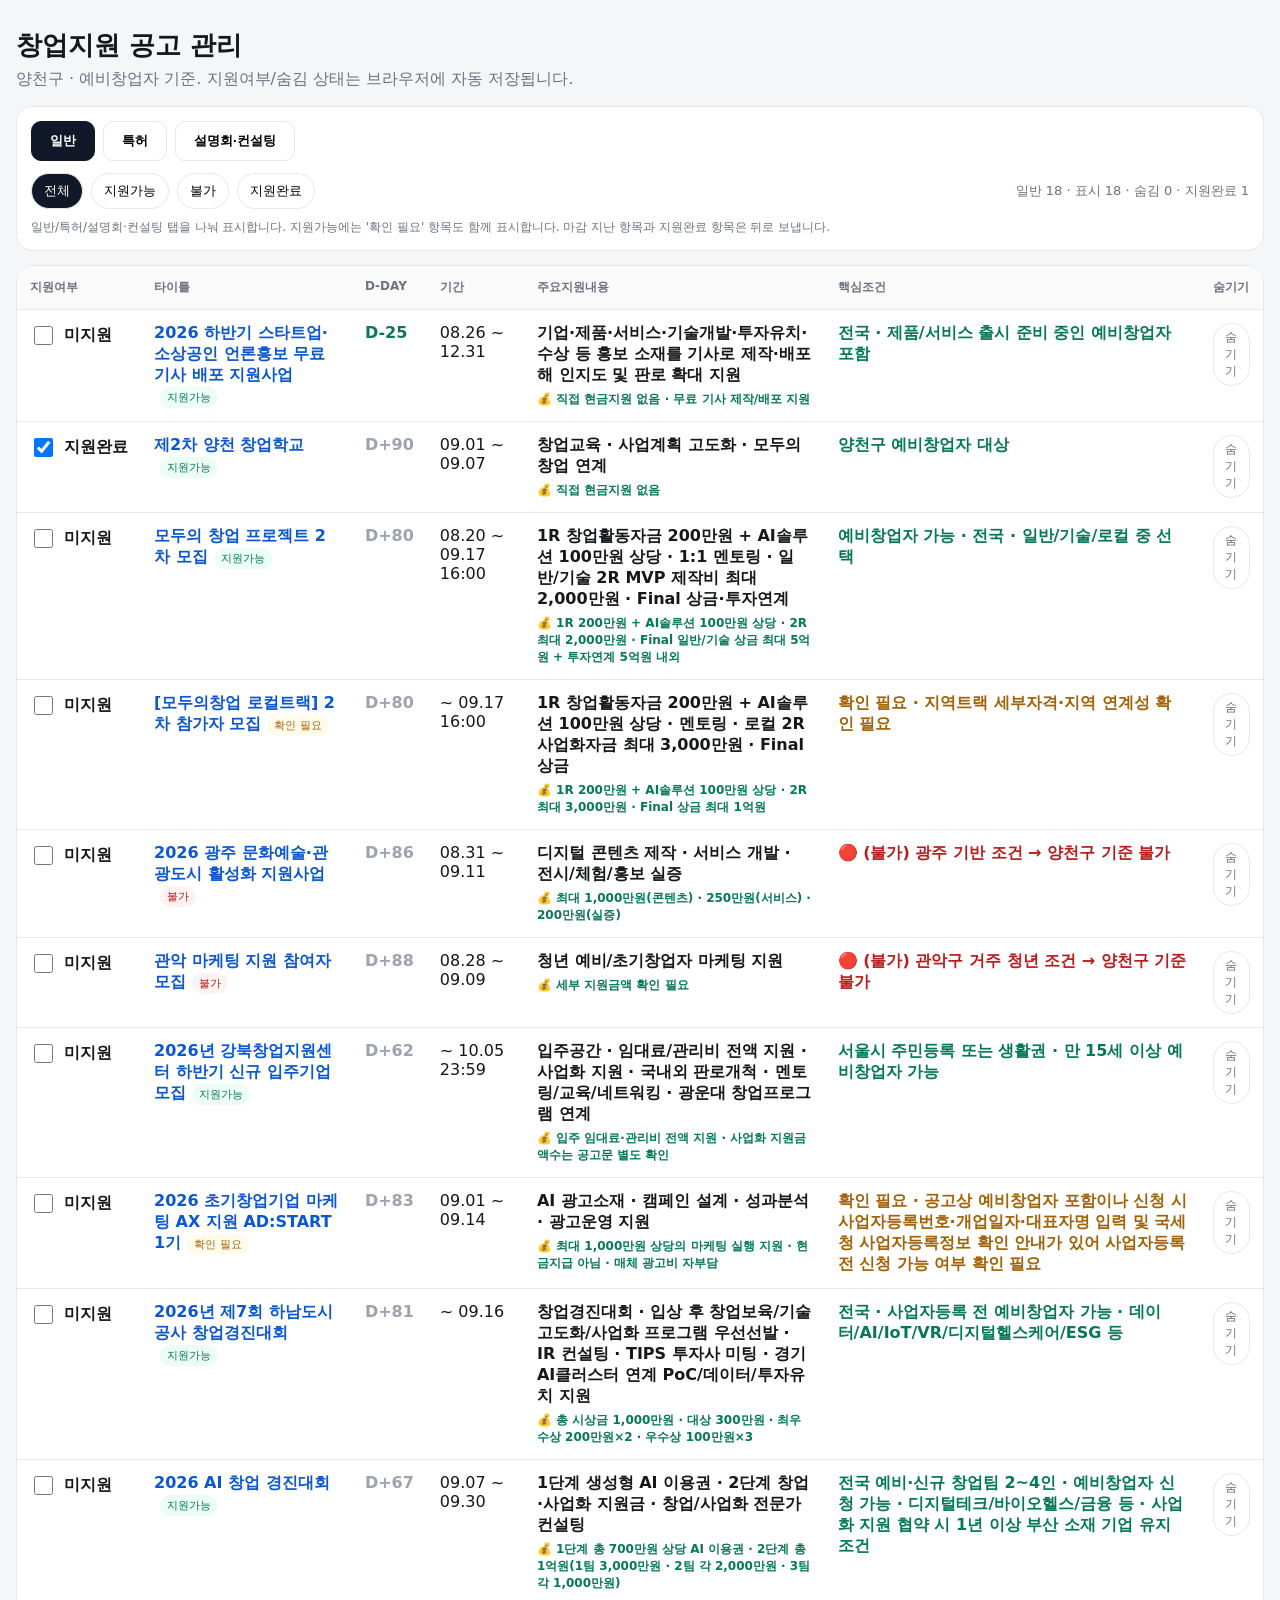
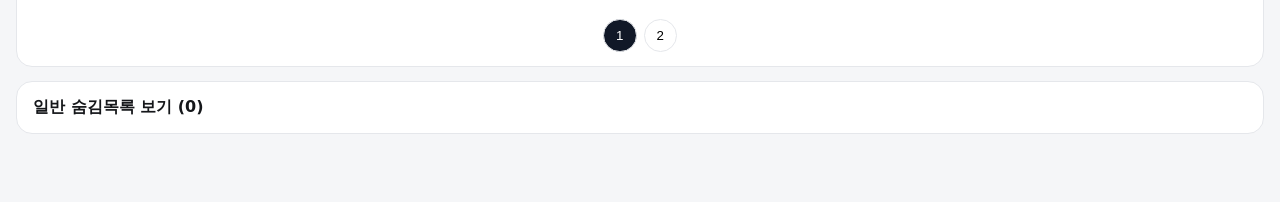
==== index.html @ bf52bff2 "Sync AD:START fix to main tracker page" ====
<!doctype html>
<html lang="ko">
<head>
<meta charset="utf-8">
<meta name="viewport" content="width=device-width,initial-scale=1">
<title>창업지원 공고 관리</title>
<style>
:root{--bg:#f5f6f8;--card:#fff;--line:#e5e7eb;--text:#15171a;--muted:#6b7280;--ok:#047857;--bad:#b91c1c;--warn:#a16207;--accent:#111827}
*{box-sizing:border-box}body{margin:0;background:var(--bg);font-family:system-ui,-apple-system,"Segoe UI","Noto Sans KR",sans-serif;color:var(--text)}main{max-width:1320px;margin:28px auto;padding:0 16px 40px}h1{margin:0 0 6px;font-size:26px}.sub{color:var(--muted);margin-bottom:16px}.panel,.box,.hiddenbox{background:var(--card);border:1px solid var(--line);border-radius:16px}.panel{padding:14px;margin-bottom:14px}.tabs{display:flex;gap:8px;margin-bottom:12px}.tab{border:1px solid var(--line);background:#fff;padding:10px 18px;border-radius:10px;cursor:pointer;font-weight:800}.tab.on{background:var(--accent);color:#fff;border-color:var(--accent)}.filters{display:flex;gap:8px;flex-wrap:wrap;align-items:center}.f,.pagebtn,.hidebtn,.showbtn{border:1px solid var(--line);background:#fff;padding:8px 12px;border-radius:999px;cursor:pointer}.f.on,.pagebtn.on{background:var(--accent);color:#fff}.stats{margin-left:auto;color:var(--muted);font-size:13px}.box{overflow:auto}table{width:100%;border-collapse:collapse;min-width:1180px}th,td{padding:13px;border-bottom:1px solid var(--line);text-align:left;vertical-align:top}th{font-size:12px;color:var(--muted);background:#fafafa;position:sticky;top:0;z-index:1}tr:last-child td{border-bottom:0}a{font-weight:750;color:#0b57d0;text-decoration:none}a:hover{text-decoration:underline}.status{white-space:nowrap}.status label{display:flex;gap:8px;align-items:center;font-weight:700;cursor:pointer}.status input{width:19px;height:19px;cursor:pointer}.pill{display:inline-block;margin-left:6px;padding:3px 7px;border-radius:999px;font-size:11px}.okp{background:#ecfdf5;color:var(--ok)}.badp{background:#fef2f2;color:var(--bad)}.warnp{background:#fffbeb;color:var(--warn)}.bad{color:var(--bad);font-weight:800}.ok{color:var(--ok);font-weight:700}.warn{color:var(--warn);font-weight:700}.money{margin-top:5px;font-size:12px;font-weight:800;color:var(--ok)}.dday{font-weight:900;white-space:nowrap}.dday.soon{color:var(--bad)}.dday.mid{color:var(--warn)}.dday.open{color:var(--ok)}.dday.expired{color:#9ca3af}.hidebtn{padding:5px 9px;font-size:12px;color:#6b7280}.showbtn{padding:5px 9px;font-size:12px}.note{margin-top:10px;color:var(--muted);font-size:12px}.pager{display:flex;justify-content:center;gap:7px;flex-wrap:wrap;padding:14px}.hiddenbox{margin-top:14px;overflow:hidden}.hiddenbox summary{cursor:pointer;padding:15px 16px;font-weight:800;list-style:none}.hiddenbox summary::-webkit-details-marker{display:none}.hiddenwrap{overflow:auto;border-top:1px solid var(--line)}.hiddenempty{padding:16px;color:var(--muted)}@media(max-width:700px){main{margin-top:16px}.stats{width:100%;margin-left:0}.tabs{width:100%}.tab{flex:1}}
</style>
</head>
<body><main>
<h1>창업지원 공고 관리</h1>
<div class="sub">양천구 · 예비창업자 기준. 지원여부/숨김 상태는 브라우저에 자동 저장됩니다.</div>
<div class="panel"><div class="tabs"><button class="tab on" data-tab="general">일반</button><button class="tab" data-tab="patent">특허</button><button class="tab" data-tab="consulting">설명회·컨설팅</button></div><div class="filters"><button class="f on" data-f="all">전체</button><button class="f" data-f="eligible">지원가능</button><button class="f" data-f="ineligible">불가</button><button class="f" data-f="applied">지원완료</button><span class="stats" id="stats"></span></div><div class="note">일반/특허/설명회·컨설팅 탭을 나눠 표시합니다. 지원가능에는 '확인 필요' 항목도 함께 표시합니다. 마감 지난 항목과 지원완료 항목은 뒤로 보냅니다.</div></div>
<div class="box"><table><thead><tr><th>지원여부</th><th>타이틀</th><th>D-DAY</th><th>기간</th><th>주요지원내용</th><th>핵심조건</th><th>숨기기</th></tr></thead><tbody id="tb"></tbody></table><div class="pager" id="pager"></div></div>
<details class="hiddenbox" id="hiddenDetails"><summary id="hiddenSummary">숨김목록 보기 (0)</summary><div class="hiddenwrap"><table><thead><tr><th>타이틀</th><th>D-DAY</th><th>기간</th><th>핵심조건</th><th>복원</th></tr></thead><tbody id="hiddenTb"></tbody></table><div id="hiddenEmpty" class="hiddenempty" style="display:none">숨긴 항목이 없습니다.</div></div></details>
<script>
var items=[
{"id":"yangcheon-school","category":"general","title":"제2차 양천 창업학교","url":"https://lifestudy.yangcheon.go.kr/sugang/prgm/lctre/list.do?menuNo=300001&pageIndex=1&pageUnit=10&searchWrd=%EC%96%91%EC%B2%9C%EC%B0%BD%EC%97%85%EC%A7%80%EC%9B%90%EC%84%BC%ED%84%B0","period":"09.01 ~ 09.07","deadline":"2026-09-07T23:59:59+09:00","support":"창업교육 · 사업계획 고도화 · 모두의창업 연계","money":"직접 현금지원 없음","eligibility":"eligible","condition":"양천구 예비창업자 대상","applied":true},
{"id":"modoo-2","category":"general","title":"모두의 창업 프로젝트 2차 모집","url":"https://www.mss.go.kr/site/smba/ex/bbs/View.do?bcIdx=1070586&cbIdx=310&parentSeq=1070586","period":"08.20 ~ 09.17 16:00","deadline":"2026-09-17T16:00:00+09:00","support":"1R 창업활동자금 200만원 + AI솔루션 100만원 상당 · 1:1 멘토링 · 일반/기술 2R MVP 제작비 최대 2,000만원 · Final 상금·투자연계","money":"1R 200만원 + AI솔루션 100만원 상당 · 2R 최대 2,000만원 · Final 일반/기술 상금 최대 5억원 + 투자연계 5억원 내외","eligibility":"eligible","condition":"예비창업자 가능 · 전국 · 일반/기술/로컬 중 선택","applied":false},
{"id":"modoo-local-jb","category":"general","title":"[모두의창업 로컬트랙] 2차 참가자 모집","url":"https://www.jbci.or.kr/sub/business_1_view.html?id=6608","period":"~ 09.17 16:00","deadline":"2026-09-17T16:00:00+09:00","support":"1R 창업활동자금 200만원 + AI솔루션 100만원 상당 · 멘토링 · 로컬 2R 사업화자금 최대 3,000만원 · Final 상금","money":"1R 200만원 + AI솔루션 100만원 상당 · 2R 최대 3,000만원 · Final 상금 최대 1억원","eligibility":"uncertain","condition":"지역트랙 세부자격·지역 연계성 확인 필요","applied":false},
{"id":"gwangju-tour","category":"general","title":"2026 광주 문화예술·관광도시 활성화 지원사업","url":"https://www.gjtp.or.kr/home/business.cs?act=view&bsnssId=2253","period":"08.31 ~ 09.11","deadline":"2026-09-11T23:59:59+09:00","support":"디지털 콘텐츠 제작 · 서비스 개발 · 전시/체험/홍보 실증","money":"최대 1,000만원(콘텐츠) · 250만원(서비스) · 200만원(실증)","eligibility":"ineligible","condition":"광주 기반 조건 → 양천구 기준 불가","applied":false},
{"id":"gwanak-marketing","category":"general","title":"관악 마케팅 지원 참여자 모집","url":"https://heyjames.ai/gov-support/1767","period":"08.28 ~ 09.09","deadline":"2026-09-09T23:59:59+09:00","support":"청년 예비/초기창업자 마케팅 지원","money":"세부 지원금액 확인 필요","eligibility":"ineligible","condition":"관악구 거주 청년 조건 → 양천구 기준 불가","applied":false},
{"id":"lbs-consulting","category":"consulting","title":"2026 위치정보 맞춤형 컨설팅 참여기업 모집","url":"https://www.kisa.or.kr/401/form?lang_type=KO&page=1&postSeq=3752","period":"연중 상시","deadline":null,"support":"1:1 전문가 컨설팅 · AC/VC 연계","money":"직접 현금지원 없음","eligibility":"eligible","condition":"위치정보 분야 해당 시 가능","applied":false},
{"id":"ajou-modoo-briefing","category":"consulting","title":"아주대학교 모두의창업 2차 사업설명회 + 전문가 1:1 멘토링","url":"https://www.ajou.ac.kr/kr/ajou/notice.do?articleNo=375117&mode=view","period":"09.10 또는 09.14 · 14:00~17:00","deadline":"2026-09-14T17:00:00+09:00","support":"모두의창업 2차 사업설명 · 아이디어 경쟁력/실행방안 전문가 1:1 멘토링","money":"직접 현금지원 없음 · 모두의창업 신청 고도화 연계","eligibility":"eligible","condition":"아이디어 보유자 누구나 · 별도 지역 제한 명시 없음","applied":false},
{"id":"gangbuk-incubator-2026h2","category":"general","title":"2026년 강북창업지원센터 하반기 신규 입주기업 모집","url":"https://www.k-startup.go.kr/web/contents/bizpbanc-ongoing.do?pbancSn=179092&schM=view","period":"~ 10.05 23:59","deadline":"2026-10-05T23:59:59+09:00","support":"입주공간 · 임대료/관리비 전액 지원 · 사업화 지원 · 국내외 판로개척 · 멘토링/교육/네트워킹 · 광운대 창업프로그램 연계","money":"입주 임대료·관리비 전액 지원 · 사업화 지원금 액수는 공고문 별도 확인","eligibility":"eligible","condition":"서울시 주민등록 또는 생활권 · 만 15세 이상 예비창업자 가능","applied":false},
{"id":"patent-voucher-2026-12","category":"patent","title":"2026년 특허출원·등록 비용 바우처 지원사업 12차(하반기 5차)","url":"https://www.k-startup.go.kr/web/contents/bizpbanc-ongoing.do?pbancSn=179043&schM=view","period":"~ 09.15 17:00","deadline":"2026-09-15T17:00:00+09:00","support":"특허 출원·등록 비용 바우처 · 특허 1건 등록 지원","money":"지원금액은 공고문 기준 확인 필요","eligibility":"uncertain","condition":"공고상 예비창업자 포함이나 제출서류에 사업자등록증 필수 표기가 있어 사업자등록 전 신청 가능 여부 확인 필요","applied":false},
{"id":"startup-press-free-2026h2","category":"general","title":"2026 하반기 스타트업·소상공인 언론홍보 무료 기사 배포 지원사업","url":"https://jiwonpartner.co.kr/programs/178990/","period":"08.26 ~ 12.31","deadline":"2026-12-31T23:59:59+09:00","support":"기업·제품·서비스·기술개발·투자유치·수상 등 홍보 소재를 기사로 제작·배포해 인지도 및 판로 확대 지원","money":"직접 현금지원 없음 · 무료 기사 제작/배포 지원","eligibility":"eligible","condition":"전국 · 제품/서비스 출시 준비 중인 예비창업자 포함","applied":false},
{"id":"adstart-1","category":"general","title":"2026 초기창업기업 마케팅 AX 지원 AD:START 1기","url":"https://www.k-startup.go.kr/web/contents/bizpbanc-ongoing.do?schM=view&pbancSn=179079","period":"09.01 ~ 09.14","deadline":"2026-09-14T23:59:59+09:00","support":"AI 광고소재 · 캠페인 설계 · 성과분석 · 광고운영 지원","money":"최대 1,000만원 상당의 마케팅 실행 지원 · 현금지급 아님 · 매체 광고비 자부담","eligibility":"uncertain","condition":"공고상 예비창업자 포함이나 신청 시 사업자등록번호·개업일자·대표자명 입력 및 국세청 사업자등록정보 확인 안내가 있어 사업자등록 전 신청 가능 여부 확인 필요","applied":false},
{"id":"hanam-startup-contest-2026-7","category":"general","title":"2026년 제7회 하남도시공사 창업경진대회","url":"https://www.k-startup.go.kr/web/contents/bizpbanc-ongoing.do?schM=view&pbancSn=179104","period":"~ 09.16","deadline":"2026-09-16T23:59:59+09:00","support":"창업경진대회 · 입상 후 창업보육/기술고도화/사업화 프로그램 우선선발 · IR 컨설팅 · TIPS 투자사 미팅 · 경기 AI클러스터 연계 PoC/데이터/투자유치 지원","money":"총 시상금 1,000만원 · 대상 300만원 · 최우수상 200만원×2 · 우수상 100만원×3","eligibility":"eligible","condition":"전국 · 사업자등록 전 예비창업자 가능 · 데이터/AI/IoT/VR/디지털헬스케어/ESG 등","applied":false},
{"id":"ai-startup-contest-2026","category":"general","title":"2026 AI 창업 경진대회","url":"https://www.k-startup.go.kr/web/contents/bizpbanc-ongoing.do","period":"09.07 ~ 09.30","deadline":"2026-09-30T23:59:59+09:00","support":"1단계 생성형 AI 이용권 · 2단계 창업·사업화 지원금 · 창업/사업화 전문가 컨설팅","money":"1단계 총 700만원 상당 AI 이용권 · 2단계 총 1억원(1팀 3,000만원 · 2팀 각 2,000만원 · 3팀 각 1,000만원)","eligibility":"eligible","condition":"전국 예비·신규 창업팀 2~4인 · 예비창업자 신청 가능 · 디지털테크/바이오헬스/금융 등 · 사업화 지원 협약 시 1년 이상 부산 소재 기업 유지 조건","applied":false},
{"id":"govtech-2026","category":"general","title":"2026 GovTech 창업경진대회","url":"https://www.k-govtech.kr/common/main","period":"~ 09.21","deadline":"2026-09-21T23:59:59+09:00","support":"아이디어 기획 / 제품·서비스 개발 분야 · 본선·수상 이력 및 GovTech 분야 외부검증 기회","money":"시상·후속지원은 공식 모집요강 기준","eligibility":"eligible","condition":"공고일 기준 사업자등록·법인등기 없는 예비창업자 가능 · 모두의창업 지원자도 중복 지원 가능","applied":false},
{"id":"universal-design-2026-5","category":"general","title":"2026년 제5회 유니버설디자인 공모전","url":"https://social.hnu.kr/sub4/menu_1.html?isGongjiPostList=N&pPageNo=1&pPostNo=201402&pRowCount=12","period":"07.15 ~ 09.20","deadline":"2026-09-20T23:00:00+09:00","support":"SDGs·제품·시설·서비스 등 유니버설디자인 솔루션 공모 · 수상 시 공공·대학기관 외부검증 이력 활용 가능","money":"최우수상 각 50만원 · 우수상 각 30만원 · 특별상 각 20만원 · 장려상 각 10만원","eligibility":"eligible","condition":"자격 제한 없음 · 출품료 없음 · UI/UX 독립 분야 명시는 확인되지 않아 서비스디자인 형태 출품 적합성 확인 권장","applied":false},
{"id":"seoul-ip-didimdol-2026","category":"patent","title":"[서울] 2026년 IP디딤돌 프로그램 권리화 지원사업","url":"https://pms.ripc.org/pms/biz/applicant/board/viewBoardDetail.do?boardCategoryCode=BD10000&selectedBoardSeq=15316","period":"접수 일시중지 · 잔여건 발생 시 추가접수 재개","deadline":null,"support":"아이디어 기초상담 · 국내특허출원 대리인 수수료 지원 · 1차 중간사건 대응 포함 · 지정 특허법인 연계","money":"대리인 수수료 170만원 이내 지원 · 본인부담 약 34만원(20%) · IP창업스쿨 32시간 수료 시 최초 1건 환급 가능 · 관납료는 본인부담/환급불가","eligibility":"eligible","condition":"서울시민·서울소재 기술기반 예비창업자 대상 · 현재 예산초과로 접수 일시중지, 추가접수 알림 신청 가능","applied":false},
{"id":"seoul-ip-startupzone-34-2026","category":"patent","title":"2026 서울지식재산센터 IP창업존 34기 청년특화과정","url":"https://www.ipseoul.kr/","period":"09.22 ~ 10.06 18:00 · 교육 10.19 ~ 10.22","deadline":"2026-10-06T18:00:00+09:00","support":"지식재산·창업 총 32시간 교육 · IP디딤돌 권리화 지원 및 자기부담 환급 연계에 활용","money":"교육 무료 · 직접 현금지원 없음","eligibility":"eligible","condition":"서울지역 예비창업자 중심 · 청년특화과정이나 39세 초과 일반 참가자도 수강 가능 안내","applied":false},
{"id":"public-patent-attorney-center","category":"patent","title":"공익변리사 특허상담센터 무료 변리서비스","url":"https://kipo.go.kr/ko/kpoContentView.do?menuCd=SCD0200363","period":"상시","deadline":null,"support":"산업재산권 상담 · 출원서류 작성지원 · 심판·소송 등 분쟁대응 지원 · 방문/전화/온라인/우편/지역순회 상담","money":"무료 변리서비스 · 별도 직접 현금지원 없음","eligibility":"uncertain","condition":"현재 공식 지원대상은 소기업·장애인·수급권자 등 사회적 취약계층 중심 · 예비창업자 개인의 서류작성 무료지원 대상 여부 확인 필요","applied":false},
{"id":"modoo-application-writing-2026","category":"consulting","title":"모두의창업 지원서 작성법 특강","url":"https://www.venturesquare.net/announcement/1111742","period":"09.04 ~ 09.12 · 특강 09.14 17:00~18:00","deadline":"2026-09-12T23:59:59+09:00","support":"모두의창업 지원서 작성법 · 항목별 작성 포인트 · 강의 후 멘토링 연계","money":"직접 현금지원 없음","eligibility":"eligible","condition":"모두의창업 관심자 누구나 · 지역/연령 제한 없음","applied":false},
{"id":"socialventure-prepschool-14-2026","category":"general","title":"소셜벤처 프렙스쿨 14기 사회연대경제기업 창업 육성 프로그램","url":"https://sd.go.kr/sv/selectBbsNttView.do?bbsNo=507&key=3867&nttNo=361199","period":"08.31 ~ 09.12 23:59","deadline":"2026-09-12T23:59:59+09:00","support":"사회적기업·소셜벤처·임팩트·로컬벤처 예비/초기창업 육성 · AI/빅데이터/바이오/헬스케어/시니어·웰니스 등","money":"직접 지원금액은 공고문 기준 확인 필요","eligibility":"eligible","condition":"지역·업종·연령 제한 없음 · 예비창업자 지원 가능","applied":false},
{"id":"saas-aws-modernization-3-2026","category":"consulting","title":"AWS 3회차 교육: 클라우드 기반 SaaS 현대화 기술 특강 및 실습","url":"https://saas.or.kr/bbs/board.php?bo_table=recruit","period":"~ 09.13","deadline":"2026-09-13T23:59:59+09:00","support":"클라우드 기반 SaaS 현대화 · AWS 기술 특강 및 실습 · AI 기능 도입/서비스 고도화 학습","money":"교육 무료 · 직접 현금지원 없음","eligibility":"eligible","condition":"SaaS·AI 기능 도입을 검토하는 사업·기술 담당자 대상","applied":false},
{"id":"cau-geumcheon-startup-studio-2026","category":"general","title":"중앙대-금천구 창업 협력공간(창업교육스튜디오) 입주자 모집","url":"https://www.cau.ac.kr/cms/FR_CON/BoardView.do?BBS_SEQ=29990&BOARD_CATEGORY_NO=&BOARD_SEQ=4&CONTENTS_NO=2&MENU_ID=100&P_TAB_NO=&SITE_NO=2&TAB_NO=","period":"~ 09.13 23:59","deadline":"2026-09-13T23:59:59+09:00","support":"창업교육스튜디오 입주공간 · 소호사무실·교육실·편집실·라이브스튜디오 등 창업 협력공간 제공","money":"직접 현금지원 없음 · 입주지원형","eligibility":"eligible","condition":"예비창업자 가능 · 입주 후 사업자등록 조건은 공고문 확인 필요","applied":false},
{"id":"cau-geumcheon-innovation-center-2026","category":"general","title":"중앙대-금천구 혁신지원거점센터 입주자 모집","url":"https://www.cau.ac.kr/cms/FR_CON/BoardView.do?BBS_SEQ=30054&BOARD_CATEGORY_NO=&BOARD_SEQ=4&CONTENTS_NO=1&MENU_ID=100&P_TAB_NO=&SITE_NO=2&TAB_NO=","period":"~ 09.13 23:59","deadline":"2026-09-13T23:59:59+09:00","support":"혁신지원거점센터 입주공간 · 창업기업 육성 및 창업성공률 제고 지원","money":"직접 현금지원 없음 · 입주지원형","eligibility":"eligible","condition":"(예비)창업자 모집 · 세부 입주 조건 및 사업자등록 요건 확인 필요","applied":false},
{"id":"pangyo-startup-zone-2026-2","category":"general","title":"2026 판교 창업존 입주기업 및 투자사·협력기관 2차 모집","url":"https://www.posterlink.kr/posters/3b7df224-39f0-4cd5-82c2-ba42ac701ee8","period":"08.31 ~ 09.14 17:00","deadline":"2026-09-14T17:00:00+09:00","support":"총 16개사 내외 입주공간 지원 · 사업연계 · 딥테크 글로벌 유망 스타트업 육성","money":"직접 현금지원 없음 · 입주공간/사업연계 지원","eligibility":"eligible","condition":"국내외 예비창업자 및 창업 7년 이내 딥테크 기업 가능 · 전국","applied":false},
{"id":"seongnam-hitech-complex-2026","category":"general","title":"성남하이테크밸리 복합문화센터 (예비)창업기업 입주 모집","url":"https://gongo24.kr/g/179088","period":"08.28 ~ 09.16","deadline":"2026-09-16T12:00:00+09:00","support":"창업보육·네트워크라운지 입주 · 기본 가구 제공 · 산업단지 창업 생태계 연계","money":"직접 현금지원 없음 · 입주공간 지원","eligibility":"eligible","condition":"전국 · 예비창업자 및 창업 3년 이내 · IT기반 첨단기술·지식서비스 산업 등","applied":false},
{"id":"suwon-prewow-academy-2026","category":"general","title":"수원대학교 예비창업패키지 2026 Pre-WoW! 창업아카데미","url":"https://www.k-startup.go.kr/web/contents/bizpbanc-ongoing.do?schM=view&pbancSn=179214","period":"09.09 ~ 09.30 18:00","deadline":"2026-09-30T18:00:00+09:00","support":"PSST 사업계획서 작성 · 1:1 멘토링 · IR 피치덱 · 데모데이 · 상위 3팀 사업화비 지원","money":"데모데이 상위 3팀 각 100만원 사업화 비용 · 교육/참가비 무료","eligibility":"eligible","condition":"전국 예비창업자 · 전체 과정 70% 이상 참여 · 10/30 수원 오프라인 IR 교육 참석 필수 · 선착순 20명","applied":false},
{"id":"gbsa-modoo-briefing-2026-2","category":"consulting","title":"경기도경제과학진흥원과 함께하는 모두의 창업(2차) 사업 설명회","url":"https://www.k-startup.go.kr/web/contents/bizpbanc-ongoing.do?schM=view&pbancSn=179219","period":"09.09 ~ 09.15 12:00 · 행사 09.15 14:00~15:00","deadline":"2026-09-15T12:00:00+09:00","support":"모두의창업 일반/기술트랙 사업 안내 · 경기도경제과학진흥원 멘토기관 소개 · 질의응답","money":"직접 현금지원 없음 · 모두의창업 신청 고도화 연계","eligibility":"eligible","condition":"혁신 아이디어 보유 전국민 · 예비창업자 또는 업력 7년 이내 이종창업 희망기업","applied":false}
];
var statusKey="externaltools_startup_support_status_v1";var hiddenKey="worklinks_startup_support_hidden_v1";var saved=JSON.parse(localStorage.getItem(statusKey)||"{}");var hidden=JSON.parse(localStorage.getItem(hiddenKey)||"{}");var category="general",filter="all",page=1,perPage=10;items.forEach(function(x){if(saved[x.id]===undefined)saved[x.id]=x.applied});localStorage.setItem(statusKey,JSON.stringify(saved));
function catOf(x){return x.category||"general"}function categoryLabel(){return category==="patent"?"특허":category==="consulting"?"설명회·컨설팅":"일반"}function pill(e){return e==="eligible"?'<span class="pill okp">지원가능</span>':e==="ineligible"?'<span class="pill badp">불가</span>':'<span class="pill warnp">확인 필요</span>'}function cond(x){return x.eligibility==="ineligible"?'<span class="bad">🔴 (불가) '+x.condition+'</span>':x.eligibility==="uncertain"?'<span class="warn">확인 필요 · '+x.condition+'</span>':'<span class="ok">'+x.condition+'</span>'}
function dayDiff(deadline){if(!deadline)return null;var now=new Date(),end=new Date(deadline),nowDay=new Date(now.getFullYear(),now.getMonth(),now.getDate()),endDay=new Date(end.getFullYear(),end.getMonth(),end.getDate());return Math.ceil((endDay-nowDay)/86400000)}function ddayHtml(x){var d=dayDiff(x.deadline);if(d===null)return '<span class="dday open">상시</span>';if(d<0)return '<span class="dday expired">D+'+Math.abs(d)+'</span>';if(d===0)return '<span class="dday soon">D-DAY</span>';return '<span class="dday '+(d<=3?'soon':d<=7?'mid':'open')+'">D-'+d+'</span>'}function sortRank(x){var d=dayDiff(x.deadline),deferred=(d!==null&&d<0)||!!saved[x.id],within=d===null?999999:Math.max(0,d);return(deferred?1000000:0)+within}function categoryItems(){return items.filter(function(x){return catOf(x)===category})}function visibleItems(){return categoryItems().filter(function(x){if(hidden[x.id])return false;var a=!!saved[x.id];return filter==="all"||(filter==="eligible"&&(x.eligibility==="eligible"||x.eligibility==="uncertain"))||(filter==="ineligible"&&x.eligibility==="ineligible")||(filter==="applied"&&a)}).sort(function(a,b){return sortRank(a)-sortRank(b)})}
function renderPager(total){var pages=Math.max(1,Math.ceil(total/perPage));if(page>pages)page=pages;var p=document.getElementById("pager");p.innerHTML="";if(pages<=1)return;for(let i=1;i<=pages;i++){var b=document.createElement("button");b.className="pagebtn"+(i===page?" on":"");b.textContent=i;b.onclick=function(){page=i;draw();window.scrollTo({top:0,behavior:"smooth"})};p.appendChild(b)}}
function drawHidden(){var list=categoryItems().filter(function(x){return!!hidden[x.id]}).sort(function(a,b){return sortRank(a)-sortRank(b)});document.getElementById("hiddenSummary").textContent=categoryLabel()+" 숨김목록 보기 ("+list.length+")";var tb=document.getElementById("hiddenTb"),empty=document.getElementById("hiddenEmpty");tb.innerHTML="";empty.style.display=list.length?"none":"block";list.forEach(function(x){var tr=document.createElement("tr");tr.innerHTML='<td><a target="_blank" rel="noopener" href="'+x.url+'">'+x.title+'</a>'+pill(x.eligibility)+'</td><td>'+ddayHtml(x)+'</td><td>'+x.period+'</td><td>'+cond(x)+'</td><td><button class="showbtn" data-show="'+x.id+'">복원</button></td>';tb.appendChild(tr)});document.querySelectorAll("[data-show]").forEach(function(b){b.onclick=function(){delete hidden[this.dataset.show];localStorage.setItem(hiddenKey,JSON.stringify(hidden));draw()}})}
function draw(){var list=visibleItems(),start=(page-1)*perPage,current=list.slice(start,start+perPage),allInTab=categoryItems(),tb=document.getElementById("tb");tb.innerHTML="";current.forEach(function(x){var a=!!saved[x.id],tr=document.createElement("tr");tr.innerHTML='<td class="status"><label><input type="checkbox" data-id="'+x.id+'" '+(a?"checked":"")+'><span>'+(a?"지원완료":"미지원")+'</span></label></td><td><a target="_blank" rel="noopener" href="'+x.url+'">'+x.title+'</a>'+pill(x.eligibility)+'</td><td>'+ddayHtml(x)+'</td><td>'+x.period+'</td><td><b>'+x.support+'</b><div class="money">💰 '+x.money+'</div></td><td>'+cond(x)+'</td><td><button class="hidebtn" data-hide="'+x.id+'">숨기기</button></td>';tb.appendChild(tr)});document.querySelectorAll("input[data-id]").forEach(function(c){c.onchange=function(){saved[this.dataset.id]=this.checked;localStorage.setItem(statusKey,JSON.stringify(saved));draw()}});document.querySelectorAll("[data-hide]").forEach(function(b){b.onclick=function(){hidden[this.dataset.hide]=true;localStorage.setItem(hiddenKey,JSON.stringify(hidden));if(current.length===1&&page>1)page--;draw()}});var hiddenCount=allInTab.filter(function(x){return!!hidden[x.id]}).length,appliedCount=allInTab.filter(function(x){return!!saved[x.id]}).length;document.getElementById("stats").textContent=categoryLabel()+" "+allInTab.length+" · 표시 "+list.length+" · 숨김 "+hiddenCount+" · 지원완료 "+appliedCount;renderPager(list.length);drawHidden()}
document.querySelectorAll(".tab").forEach(function(b){b.onclick=function(){category=this.dataset.tab;page=1;document.querySelectorAll(".tab").forEach(function(z){z.classList.remove("on")});this.classList.add("on");draw()}});document.querySelectorAll(".f").forEach(function(b){b.onclick=function(){filter=this.dataset.f;page=1;document.querySelectorAll(".f").forEach(function(z){z.classList.remove("on")});this.classList.add("on");draw()}});draw();
</script></main></body></html>
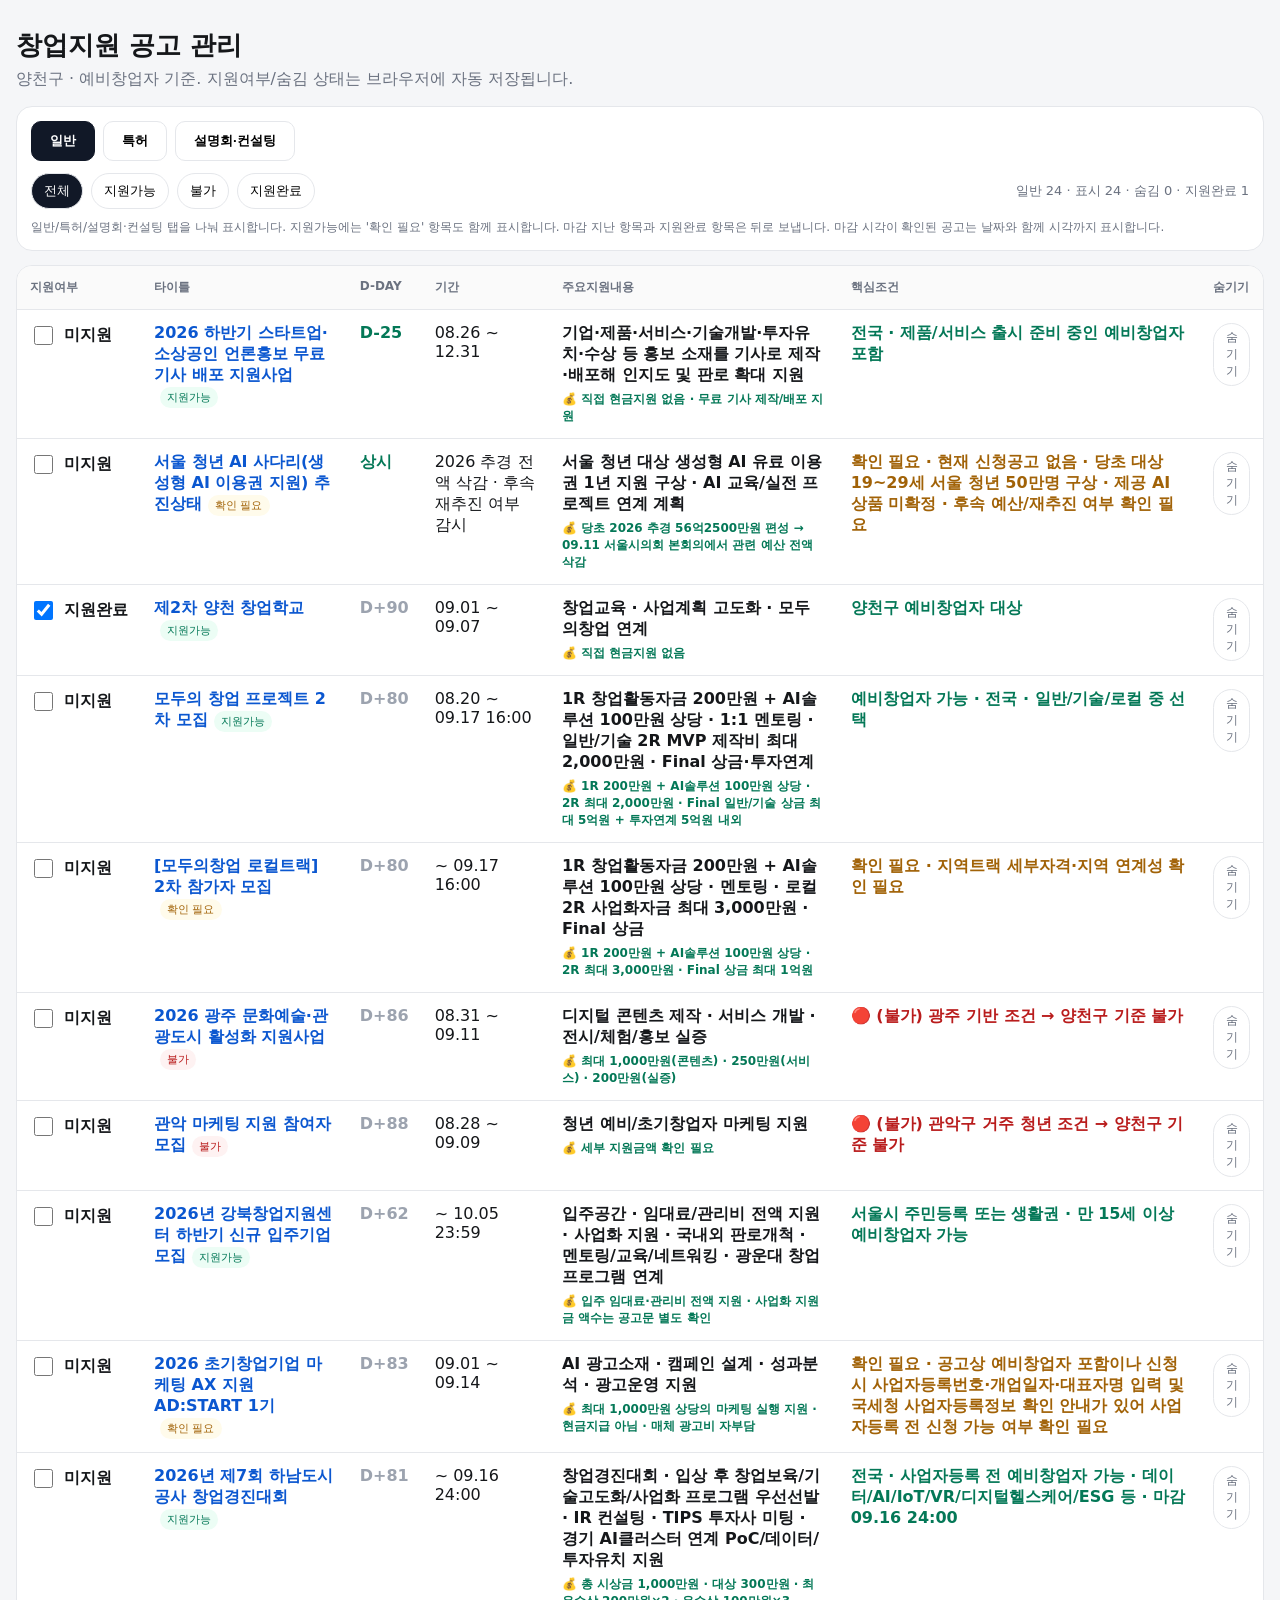
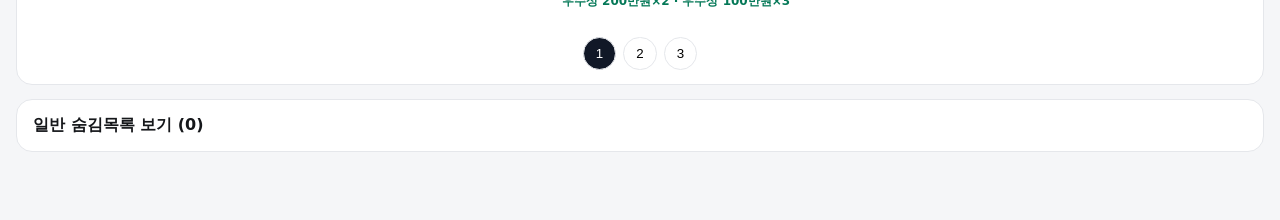
==== commit 6781162a: "Fix WorkLinks root to use canonical startup tracker" ====
--- a/index.html
+++ b/index.html
@@ -3,53 +3,12 @@
 <head>
 <meta charset="utf-8">
 <meta name="viewport" content="width=device-width,initial-scale=1">
-<title>창업지원 공고 관리</title>
-<style>
-:root{--bg:#f5f6f8;--card:#fff;--line:#e5e7eb;--text:#15171a;--muted:#6b7280;--ok:#047857;--bad:#b91c1c;--warn:#a16207;--accent:#111827}
-*{box-sizing:border-box}body{margin:0;background:var(--bg);font-family:system-ui,-apple-system,"Segoe UI","Noto Sans KR",sans-serif;color:var(--text)}main{max-width:1320px;margin:28px auto;padding:0 16px 40px}h1{margin:0 0 6px;font-size:26px}.sub{color:var(--muted);margin-bottom:16px}.panel,.box,.hiddenbox{background:var(--card);border:1px solid var(--line);border-radius:16px}.panel{padding:14px;margin-bottom:14px}.tabs{display:flex;gap:8px;margin-bottom:12px}.tab{border:1px solid var(--line);background:#fff;padding:10px 18px;border-radius:10px;cursor:pointer;font-weight:800}.tab.on{background:var(--accent);color:#fff;border-color:var(--accent)}.filters{display:flex;gap:8px;flex-wrap:wrap;align-items:center}.f,.pagebtn,.hidebtn,.showbtn{border:1px solid var(--line);background:#fff;padding:8px 12px;border-radius:999px;cursor:pointer}.f.on,.pagebtn.on{background:var(--accent);color:#fff}.stats{margin-left:auto;color:var(--muted);font-size:13px}.box{overflow:auto}table{width:100%;border-collapse:collapse;min-width:1180px}th,td{padding:13px;border-bottom:1px solid var(--line);text-align:left;vertical-align:top}th{font-size:12px;color:var(--muted);background:#fafafa;position:sticky;top:0;z-index:1}tr:last-child td{border-bottom:0}a{font-weight:750;color:#0b57d0;text-decoration:none}a:hover{text-decoration:underline}.status{white-space:nowrap}.status label{display:flex;gap:8px;align-items:center;font-weight:700;cursor:pointer}.status input{width:19px;height:19px;cursor:pointer}.pill{display:inline-block;margin-left:6px;padding:3px 7px;border-radius:999px;font-size:11px}.okp{background:#ecfdf5;color:var(--ok)}.badp{background:#fef2f2;color:var(--bad)}.warnp{background:#fffbeb;color:var(--warn)}.bad{color:var(--bad);font-weight:800}.ok{color:var(--ok);font-weight:700}.warn{color:var(--warn);font-weight:700}.money{margin-top:5px;font-size:12px;font-weight:800;color:var(--ok)}.dday{font-weight:900;white-space:nowrap}.dday.soon{color:var(--bad)}.dday.mid{color:var(--warn)}.dday.open{color:var(--ok)}.dday.expired{color:#9ca3af}.hidebtn{padding:5px 9px;font-size:12px;color:#6b7280}.showbtn{padding:5px 9px;font-size:12px}.note{margin-top:10px;color:var(--muted);font-size:12px}.pager{display:flex;justify-content:center;gap:7px;flex-wrap:wrap;padding:14px}.hiddenbox{margin-top:14px;overflow:hidden}.hiddenbox summary{cursor:pointer;padding:15px 16px;font-weight:800;list-style:none}.hiddenbox summary::-webkit-details-marker{display:none}.hiddenwrap{overflow:auto;border-top:1px solid var(--line)}.hiddenempty{padding:16px;color:var(--muted)}@media(max-width:700px){main{margin-top:16px}.stats{width:100%;margin-left:0}.tabs{width:100%}.tab{flex:1}}
-</style>
+<title>WorkLinks</title>
+<meta http-equiv="refresh" content="0; url=startup-support/">
+<link rel="canonical" href="https://worklinks.suaveforge.com/startup-support/">
+<script>location.replace("startup-support/");</script>
 </head>
-<body><main>
-<h1>창업지원 공고 관리</h1>
-<div class="sub">양천구 · 예비창업자 기준. 지원여부/숨김 상태는 브라우저에 자동 저장됩니다.</div>
-<div class="panel"><div class="tabs"><button class="tab on" data-tab="general">일반</button><button class="tab" data-tab="patent">특허</button><button class="tab" data-tab="consulting">설명회·컨설팅</button></div><div class="filters"><button class="f on" data-f="all">전체</button><button class="f" data-f="eligible">지원가능</button><button class="f" data-f="ineligible">불가</button><button class="f" data-f="applied">지원완료</button><span class="stats" id="stats"></span></div><div class="note">일반/특허/설명회·컨설팅 탭을 나눠 표시합니다. 지원가능에는 '확인 필요' 항목도 함께 표시합니다. 마감 지난 항목과 지원완료 항목은 뒤로 보냅니다.</div></div>
-<div class="box"><table><thead><tr><th>지원여부</th><th>타이틀</th><th>D-DAY</th><th>기간</th><th>주요지원내용</th><th>핵심조건</th><th>숨기기</th></tr></thead><tbody id="tb"></tbody></table><div class="pager" id="pager"></div></div>
-<details class="hiddenbox" id="hiddenDetails"><summary id="hiddenSummary">숨김목록 보기 (0)</summary><div class="hiddenwrap"><table><thead><tr><th>타이틀</th><th>D-DAY</th><th>기간</th><th>핵심조건</th><th>복원</th></tr></thead><tbody id="hiddenTb"></tbody></table><div id="hiddenEmpty" class="hiddenempty" style="display:none">숨긴 항목이 없습니다.</div></div></details>
-<script>
-var items=[
-{"id":"yangcheon-school","category":"general","title":"제2차 양천 창업학교","url":"https://lifestudy.yangcheon.go.kr/sugang/prgm/lctre/list.do?menuNo=300001&pageIndex=1&pageUnit=10&searchWrd=%EC%96%91%EC%B2%9C%EC%B0%BD%EC%97%85%EC%A7%80%EC%9B%90%EC%84%BC%ED%84%B0","period":"09.01 ~ 09.07","deadline":"2026-09-07T23:59:59+09:00","support":"창업교육 · 사업계획 고도화 · 모두의창업 연계","money":"직접 현금지원 없음","eligibility":"eligible","condition":"양천구 예비창업자 대상","applied":true},
-{"id":"modoo-2","category":"general","title":"모두의 창업 프로젝트 2차 모집","url":"https://www.mss.go.kr/site/smba/ex/bbs/View.do?bcIdx=1070586&cbIdx=310&parentSeq=1070586","period":"08.20 ~ 09.17 16:00","deadline":"2026-09-17T16:00:00+09:00","support":"1R 창업활동자금 200만원 + AI솔루션 100만원 상당 · 1:1 멘토링 · 일반/기술 2R MVP 제작비 최대 2,000만원 · Final 상금·투자연계","money":"1R 200만원 + AI솔루션 100만원 상당 · 2R 최대 2,000만원 · Final 일반/기술 상금 최대 5억원 + 투자연계 5억원 내외","eligibility":"eligible","condition":"예비창업자 가능 · 전국 · 일반/기술/로컬 중 선택","applied":false},
-{"id":"modoo-local-jb","category":"general","title":"[모두의창업 로컬트랙] 2차 참가자 모집","url":"https://www.jbci.or.kr/sub/business_1_view.html?id=6608","period":"~ 09.17 16:00","deadline":"2026-09-17T16:00:00+09:00","support":"1R 창업활동자금 200만원 + AI솔루션 100만원 상당 · 멘토링 · 로컬 2R 사업화자금 최대 3,000만원 · Final 상금","money":"1R 200만원 + AI솔루션 100만원 상당 · 2R 최대 3,000만원 · Final 상금 최대 1억원","eligibility":"uncertain","condition":"지역트랙 세부자격·지역 연계성 확인 필요","applied":false},
-{"id":"gwangju-tour","category":"general","title":"2026 광주 문화예술·관광도시 활성화 지원사업","url":"https://www.gjtp.or.kr/home/business.cs?act=view&bsnssId=2253","period":"08.31 ~ 09.11","deadline":"2026-09-11T23:59:59+09:00","support":"디지털 콘텐츠 제작 · 서비스 개발 · 전시/체험/홍보 실증","money":"최대 1,000만원(콘텐츠) · 250만원(서비스) · 200만원(실증)","eligibility":"ineligible","condition":"광주 기반 조건 → 양천구 기준 불가","applied":false},
-{"id":"gwanak-marketing","category":"general","title":"관악 마케팅 지원 참여자 모집","url":"https://heyjames.ai/gov-support/1767","period":"08.28 ~ 09.09","deadline":"2026-09-09T23:59:59+09:00","support":"청년 예비/초기창업자 마케팅 지원","money":"세부 지원금액 확인 필요","eligibility":"ineligible","condition":"관악구 거주 청년 조건 → 양천구 기준 불가","applied":false},
-{"id":"lbs-consulting","category":"consulting","title":"2026 위치정보 맞춤형 컨설팅 참여기업 모집","url":"https://www.kisa.or.kr/401/form?lang_type=KO&page=1&postSeq=3752","period":"연중 상시","deadline":null,"support":"1:1 전문가 컨설팅 · AC/VC 연계","money":"직접 현금지원 없음","eligibility":"eligible","condition":"위치정보 분야 해당 시 가능","applied":false},
-{"id":"ajou-modoo-briefing","category":"consulting","title":"아주대학교 모두의창업 2차 사업설명회 + 전문가 1:1 멘토링","url":"https://www.ajou.ac.kr/kr/ajou/notice.do?articleNo=375117&mode=view","period":"09.10 또는 09.14 · 14:00~17:00","deadline":"2026-09-14T17:00:00+09:00","support":"모두의창업 2차 사업설명 · 아이디어 경쟁력/실행방안 전문가 1:1 멘토링","money":"직접 현금지원 없음 · 모두의창업 신청 고도화 연계","eligibility":"eligible","condition":"아이디어 보유자 누구나 · 별도 지역 제한 명시 없음","applied":false},
-{"id":"gangbuk-incubator-2026h2","category":"general","title":"2026년 강북창업지원센터 하반기 신규 입주기업 모집","url":"https://www.k-startup.go.kr/web/contents/bizpbanc-ongoing.do?pbancSn=179092&schM=view","period":"~ 10.05 23:59","deadline":"2026-10-05T23:59:59+09:00","support":"입주공간 · 임대료/관리비 전액 지원 · 사업화 지원 · 국내외 판로개척 · 멘토링/교육/네트워킹 · 광운대 창업프로그램 연계","money":"입주 임대료·관리비 전액 지원 · 사업화 지원금 액수는 공고문 별도 확인","eligibility":"eligible","condition":"서울시 주민등록 또는 생활권 · 만 15세 이상 예비창업자 가능","applied":false},
-{"id":"patent-voucher-2026-12","category":"patent","title":"2026년 특허출원·등록 비용 바우처 지원사업 12차(하반기 5차)","url":"https://www.k-startup.go.kr/web/contents/bizpbanc-ongoing.do?pbancSn=179043&schM=view","period":"~ 09.15 17:00","deadline":"2026-09-15T17:00:00+09:00","support":"특허 출원·등록 비용 바우처 · 특허 1건 등록 지원","money":"지원금액은 공고문 기준 확인 필요","eligibility":"uncertain","condition":"공고상 예비창업자 포함이나 제출서류에 사업자등록증 필수 표기가 있어 사업자등록 전 신청 가능 여부 확인 필요","applied":false},
-{"id":"startup-press-free-2026h2","category":"general","title":"2026 하반기 스타트업·소상공인 언론홍보 무료 기사 배포 지원사업","url":"https://jiwonpartner.co.kr/programs/178990/","period":"08.26 ~ 12.31","deadline":"2026-12-31T23:59:59+09:00","support":"기업·제품·서비스·기술개발·투자유치·수상 등 홍보 소재를 기사로 제작·배포해 인지도 및 판로 확대 지원","money":"직접 현금지원 없음 · 무료 기사 제작/배포 지원","eligibility":"eligible","condition":"전국 · 제품/서비스 출시 준비 중인 예비창업자 포함","applied":false},
-{"id":"adstart-1","category":"general","title":"2026 초기창업기업 마케팅 AX 지원 AD:START 1기","url":"https://www.k-startup.go.kr/web/contents/bizpbanc-ongoing.do?schM=view&pbancSn=179079","period":"09.01 ~ 09.14","deadline":"2026-09-14T23:59:59+09:00","support":"AI 광고소재 · 캠페인 설계 · 성과분석 · 광고운영 지원","money":"최대 1,000만원 상당의 마케팅 실행 지원 · 현금지급 아님 · 매체 광고비 자부담","eligibility":"uncertain","condition":"공고상 예비창업자 포함이나 신청 시 사업자등록번호·개업일자·대표자명 입력 및 국세청 사업자등록정보 확인 안내가 있어 사업자등록 전 신청 가능 여부 확인 필요","applied":false},
-{"id":"hanam-startup-contest-2026-7","category":"general","title":"2026년 제7회 하남도시공사 창업경진대회","url":"https://www.k-startup.go.kr/web/contents/bizpbanc-ongoing.do?schM=view&pbancSn=179104","period":"~ 09.16","deadline":"2026-09-16T23:59:59+09:00","support":"창업경진대회 · 입상 후 창업보육/기술고도화/사업화 프로그램 우선선발 · IR 컨설팅 · TIPS 투자사 미팅 · 경기 AI클러스터 연계 PoC/데이터/투자유치 지원","money":"총 시상금 1,000만원 · 대상 300만원 · 최우수상 200만원×2 · 우수상 100만원×3","eligibility":"eligible","condition":"전국 · 사업자등록 전 예비창업자 가능 · 데이터/AI/IoT/VR/디지털헬스케어/ESG 등","applied":false},
-{"id":"ai-startup-contest-2026","category":"general","title":"2026 AI 창업 경진대회","url":"https://www.k-startup.go.kr/web/contents/bizpbanc-ongoing.do","period":"09.07 ~ 09.30","deadline":"2026-09-30T23:59:59+09:00","support":"1단계 생성형 AI 이용권 · 2단계 창업·사업화 지원금 · 창업/사업화 전문가 컨설팅","money":"1단계 총 700만원 상당 AI 이용권 · 2단계 총 1억원(1팀 3,000만원 · 2팀 각 2,000만원 · 3팀 각 1,000만원)","eligibility":"eligible","condition":"전국 예비·신규 창업팀 2~4인 · 예비창업자 신청 가능 · 디지털테크/바이오헬스/금융 등 · 사업화 지원 협약 시 1년 이상 부산 소재 기업 유지 조건","applied":false},
-{"id":"govtech-2026","category":"general","title":"2026 GovTech 창업경진대회","url":"https://www.k-govtech.kr/common/main","period":"~ 09.21","deadline":"2026-09-21T23:59:59+09:00","support":"아이디어 기획 / 제품·서비스 개발 분야 · 본선·수상 이력 및 GovTech 분야 외부검증 기회","money":"시상·후속지원은 공식 모집요강 기준","eligibility":"eligible","condition":"공고일 기준 사업자등록·법인등기 없는 예비창업자 가능 · 모두의창업 지원자도 중복 지원 가능","applied":false},
-{"id":"universal-design-2026-5","category":"general","title":"2026년 제5회 유니버설디자인 공모전","url":"https://social.hnu.kr/sub4/menu_1.html?isGongjiPostList=N&pPageNo=1&pPostNo=201402&pRowCount=12","period":"07.15 ~ 09.20","deadline":"2026-09-20T23:00:00+09:00","support":"SDGs·제품·시설·서비스 등 유니버설디자인 솔루션 공모 · 수상 시 공공·대학기관 외부검증 이력 활용 가능","money":"최우수상 각 50만원 · 우수상 각 30만원 · 특별상 각 20만원 · 장려상 각 10만원","eligibility":"eligible","condition":"자격 제한 없음 · 출품료 없음 · UI/UX 독립 분야 명시는 확인되지 않아 서비스디자인 형태 출품 적합성 확인 권장","applied":false},
-{"id":"seoul-ip-didimdol-2026","category":"patent","title":"[서울] 2026년 IP디딤돌 프로그램 권리화 지원사업","url":"https://pms.ripc.org/pms/biz/applicant/board/viewBoardDetail.do?boardCategoryCode=BD10000&selectedBoardSeq=15316","period":"접수 일시중지 · 잔여건 발생 시 추가접수 재개","deadline":null,"support":"아이디어 기초상담 · 국내특허출원 대리인 수수료 지원 · 1차 중간사건 대응 포함 · 지정 특허법인 연계","money":"대리인 수수료 170만원 이내 지원 · 본인부담 약 34만원(20%) · IP창업스쿨 32시간 수료 시 최초 1건 환급 가능 · 관납료는 본인부담/환급불가","eligibility":"eligible","condition":"서울시민·서울소재 기술기반 예비창업자 대상 · 현재 예산초과로 접수 일시중지, 추가접수 알림 신청 가능","applied":false},
-{"id":"seoul-ip-startupzone-34-2026","category":"patent","title":"2026 서울지식재산센터 IP창업존 34기 청년특화과정","url":"https://www.ipseoul.kr/","period":"09.22 ~ 10.06 18:00 · 교육 10.19 ~ 10.22","deadline":"2026-10-06T18:00:00+09:00","support":"지식재산·창업 총 32시간 교육 · IP디딤돌 권리화 지원 및 자기부담 환급 연계에 활용","money":"교육 무료 · 직접 현금지원 없음","eligibility":"eligible","condition":"서울지역 예비창업자 중심 · 청년특화과정이나 39세 초과 일반 참가자도 수강 가능 안내","applied":false},
-{"id":"public-patent-attorney-center","category":"patent","title":"공익변리사 특허상담센터 무료 변리서비스","url":"https://kipo.go.kr/ko/kpoContentView.do?menuCd=SCD0200363","period":"상시","deadline":null,"support":"산업재산권 상담 · 출원서류 작성지원 · 심판·소송 등 분쟁대응 지원 · 방문/전화/온라인/우편/지역순회 상담","money":"무료 변리서비스 · 별도 직접 현금지원 없음","eligibility":"uncertain","condition":"현재 공식 지원대상은 소기업·장애인·수급권자 등 사회적 취약계층 중심 · 예비창업자 개인의 서류작성 무료지원 대상 여부 확인 필요","applied":false},
-{"id":"modoo-application-writing-2026","category":"consulting","title":"모두의창업 지원서 작성법 특강","url":"https://www.venturesquare.net/announcement/1111742","period":"09.04 ~ 09.12 · 특강 09.14 17:00~18:00","deadline":"2026-09-12T23:59:59+09:00","support":"모두의창업 지원서 작성법 · 항목별 작성 포인트 · 강의 후 멘토링 연계","money":"직접 현금지원 없음","eligibility":"eligible","condition":"모두의창업 관심자 누구나 · 지역/연령 제한 없음","applied":false},
-{"id":"socialventure-prepschool-14-2026","category":"general","title":"소셜벤처 프렙스쿨 14기 사회연대경제기업 창업 육성 프로그램","url":"https://sd.go.kr/sv/selectBbsNttView.do?bbsNo=507&key=3867&nttNo=361199","period":"08.31 ~ 09.12 23:59","deadline":"2026-09-12T23:59:59+09:00","support":"사회적기업·소셜벤처·임팩트·로컬벤처 예비/초기창업 육성 · AI/빅데이터/바이오/헬스케어/시니어·웰니스 등","money":"직접 지원금액은 공고문 기준 확인 필요","eligibility":"eligible","condition":"지역·업종·연령 제한 없음 · 예비창업자 지원 가능","applied":false},
-{"id":"saas-aws-modernization-3-2026","category":"consulting","title":"AWS 3회차 교육: 클라우드 기반 SaaS 현대화 기술 특강 및 실습","url":"https://saas.or.kr/bbs/board.php?bo_table=recruit","period":"~ 09.13","deadline":"2026-09-13T23:59:59+09:00","support":"클라우드 기반 SaaS 현대화 · AWS 기술 특강 및 실습 · AI 기능 도입/서비스 고도화 학습","money":"교육 무료 · 직접 현금지원 없음","eligibility":"eligible","condition":"SaaS·AI 기능 도입을 검토하는 사업·기술 담당자 대상","applied":false},
-{"id":"cau-geumcheon-startup-studio-2026","category":"general","title":"중앙대-금천구 창업 협력공간(창업교육스튜디오) 입주자 모집","url":"https://www.cau.ac.kr/cms/FR_CON/BoardView.do?BBS_SEQ=29990&BOARD_CATEGORY_NO=&BOARD_SEQ=4&CONTENTS_NO=2&MENU_ID=100&P_TAB_NO=&SITE_NO=2&TAB_NO=","period":"~ 09.13 23:59","deadline":"2026-09-13T23:59:59+09:00","support":"창업교육스튜디오 입주공간 · 소호사무실·교육실·편집실·라이브스튜디오 등 창업 협력공간 제공","money":"직접 현금지원 없음 · 입주지원형","eligibility":"eligible","condition":"예비창업자 가능 · 입주 후 사업자등록 조건은 공고문 확인 필요","applied":false},
-{"id":"cau-geumcheon-innovation-center-2026","category":"general","title":"중앙대-금천구 혁신지원거점센터 입주자 모집","url":"https://www.cau.ac.kr/cms/FR_CON/BoardView.do?BBS_SEQ=30054&BOARD_CATEGORY_NO=&BOARD_SEQ=4&CONTENTS_NO=1&MENU_ID=100&P_TAB_NO=&SITE_NO=2&TAB_NO=","period":"~ 09.13 23:59","deadline":"2026-09-13T23:59:59+09:00","support":"혁신지원거점센터 입주공간 · 창업기업 육성 및 창업성공률 제고 지원","money":"직접 현금지원 없음 · 입주지원형","eligibility":"eligible","condition":"(예비)창업자 모집 · 세부 입주 조건 및 사업자등록 요건 확인 필요","applied":false},
-{"id":"pangyo-startup-zone-2026-2","category":"general","title":"2026 판교 창업존 입주기업 및 투자사·협력기관 2차 모집","url":"https://www.posterlink.kr/posters/3b7df224-39f0-4cd5-82c2-ba42ac701ee8","period":"08.31 ~ 09.14 17:00","deadline":"2026-09-14T17:00:00+09:00","support":"총 16개사 내외 입주공간 지원 · 사업연계 · 딥테크 글로벌 유망 스타트업 육성","money":"직접 현금지원 없음 · 입주공간/사업연계 지원","eligibility":"eligible","condition":"국내외 예비창업자 및 창업 7년 이내 딥테크 기업 가능 · 전국","applied":false},
-{"id":"seongnam-hitech-complex-2026","category":"general","title":"성남하이테크밸리 복합문화센터 (예비)창업기업 입주 모집","url":"https://gongo24.kr/g/179088","period":"08.28 ~ 09.16","deadline":"2026-09-16T12:00:00+09:00","support":"창업보육·네트워크라운지 입주 · 기본 가구 제공 · 산업단지 창업 생태계 연계","money":"직접 현금지원 없음 · 입주공간 지원","eligibility":"eligible","condition":"전국 · 예비창업자 및 창업 3년 이내 · IT기반 첨단기술·지식서비스 산업 등","applied":false},
-{"id":"suwon-prewow-academy-2026","category":"general","title":"수원대학교 예비창업패키지 2026 Pre-WoW! 창업아카데미","url":"https://www.k-startup.go.kr/web/contents/bizpbanc-ongoing.do?schM=view&pbancSn=179214","period":"09.09 ~ 09.30 18:00","deadline":"2026-09-30T18:00:00+09:00","support":"PSST 사업계획서 작성 · 1:1 멘토링 · IR 피치덱 · 데모데이 · 상위 3팀 사업화비 지원","money":"데모데이 상위 3팀 각 100만원 사업화 비용 · 교육/참가비 무료","eligibility":"eligible","condition":"전국 예비창업자 · 전체 과정 70% 이상 참여 · 10/30 수원 오프라인 IR 교육 참석 필수 · 선착순 20명","applied":false},
-{"id":"gbsa-modoo-briefing-2026-2","category":"consulting","title":"경기도경제과학진흥원과 함께하는 모두의 창업(2차) 사업 설명회","url":"https://www.k-startup.go.kr/web/contents/bizpbanc-ongoing.do?schM=view&pbancSn=179219","period":"09.09 ~ 09.15 12:00 · 행사 09.15 14:00~15:00","deadline":"2026-09-15T12:00:00+09:00","support":"모두의창업 일반/기술트랙 사업 안내 · 경기도경제과학진흥원 멘토기관 소개 · 질의응답","money":"직접 현금지원 없음 · 모두의창업 신청 고도화 연계","eligibility":"eligible","condition":"혁신 아이디어 보유 전국민 · 예비창업자 또는 업력 7년 이내 이종창업 희망기업","applied":false}
-];
-var statusKey="externaltools_startup_support_status_v1";var hiddenKey="worklinks_startup_support_hidden_v1";var saved=JSON.parse(localStorage.getItem(statusKey)||"{}");var hidden=JSON.parse(localStorage.getItem(hiddenKey)||"{}");var category="general",filter="all",page=1,perPage=10;items.forEach(function(x){if(saved[x.id]===undefined)saved[x.id]=x.applied});localStorage.setItem(statusKey,JSON.stringify(saved));
-function catOf(x){return x.category||"general"}function categoryLabel(){return category==="patent"?"특허":category==="consulting"?"설명회·컨설팅":"일반"}function pill(e){return e==="eligible"?'<span class="pill okp">지원가능</span>':e==="ineligible"?'<span class="pill badp">불가</span>':'<span class="pill warnp">확인 필요</span>'}function cond(x){return x.eligibility==="ineligible"?'<span class="bad">🔴 (불가) '+x.condition+'</span>':x.eligibility==="uncertain"?'<span class="warn">확인 필요 · '+x.condition+'</span>':'<span class="ok">'+x.condition+'</span>'}
-function dayDiff(deadline){if(!deadline)return null;var now=new Date(),end=new Date(deadline),nowDay=new Date(now.getFullYear(),now.getMonth(),now.getDate()),endDay=new Date(end.getFullYear(),end.getMonth(),end.getDate());return Math.ceil((endDay-nowDay)/86400000)}function ddayHtml(x){var d=dayDiff(x.deadline);if(d===null)return '<span class="dday open">상시</span>';if(d<0)return '<span class="dday expired">D+'+Math.abs(d)+'</span>';if(d===0)return '<span class="dday soon">D-DAY</span>';return '<span class="dday '+(d<=3?'soon':d<=7?'mid':'open')+'">D-'+d+'</span>'}function sortRank(x){var d=dayDiff(x.deadline),deferred=(d!==null&&d<0)||!!saved[x.id],within=d===null?999999:Math.max(0,d);return(deferred?1000000:0)+within}function categoryItems(){return items.filter(function(x){return catOf(x)===category})}function visibleItems(){return categoryItems().filter(function(x){if(hidden[x.id])return false;var a=!!saved[x.id];return filter==="all"||(filter==="eligible"&&(x.eligibility==="eligible"||x.eligibility==="uncertain"))||(filter==="ineligible"&&x.eligibility==="ineligible")||(filter==="applied"&&a)}).sort(function(a,b){return sortRank(a)-sortRank(b)})}
-function renderPager(total){var pages=Math.max(1,Math.ceil(total/perPage));if(page>pages)page=pages;var p=document.getElementById("pager");p.innerHTML="";if(pages<=1)return;for(let i=1;i<=pages;i++){var b=document.createElement("button");b.className="pagebtn"+(i===page?" on":"");b.textContent=i;b.onclick=function(){page=i;draw();window.scrollTo({top:0,behavior:"smooth"})};p.appendChild(b)}}
-function drawHidden(){var list=categoryItems().filter(function(x){return!!hidden[x.id]}).sort(function(a,b){return sortRank(a)-sortRank(b)});document.getElementById("hiddenSummary").textContent=categoryLabel()+" 숨김목록 보기 ("+list.length+")";var tb=document.getElementById("hiddenTb"),empty=document.getElementById("hiddenEmpty");tb.innerHTML="";empty.style.display=list.length?"none":"block";list.forEach(function(x){var tr=document.createElement("tr");tr.innerHTML='<td><a target="_blank" rel="noopener" href="'+x.url+'">'+x.title+'</a>'+pill(x.eligibility)+'</td><td>'+ddayHtml(x)+'</td><td>'+x.period+'</td><td>'+cond(x)+'</td><td><button class="showbtn" data-show="'+x.id+'">복원</button></td>';tb.appendChild(tr)});document.querySelectorAll("[data-show]").forEach(function(b){b.onclick=function(){delete hidden[this.dataset.show];localStorage.setItem(hiddenKey,JSON.stringify(hidden));draw()}})}
-function draw(){var list=visibleItems(),start=(page-1)*perPage,current=list.slice(start,start+perPage),allInTab=categoryItems(),tb=document.getElementById("tb");tb.innerHTML="";current.forEach(function(x){var a=!!saved[x.id],tr=document.createElement("tr");tr.innerHTML='<td class="status"><label><input type="checkbox" data-id="'+x.id+'" '+(a?"checked":"")+'><span>'+(a?"지원완료":"미지원")+'</span></label></td><td><a target="_blank" rel="noopener" href="'+x.url+'">'+x.title+'</a>'+pill(x.eligibility)+'</td><td>'+ddayHtml(x)+'</td><td>'+x.period+'</td><td><b>'+x.support+'</b><div class="money">💰 '+x.money+'</div></td><td>'+cond(x)+'</td><td><button class="hidebtn" data-hide="'+x.id+'">숨기기</button></td>';tb.appendChild(tr)});document.querySelectorAll("input[data-id]").forEach(function(c){c.onchange=function(){saved[this.dataset.id]=this.checked;localStorage.setItem(statusKey,JSON.stringify(saved));draw()}});document.querySelectorAll("[data-hide]").forEach(function(b){b.onclick=function(){hidden[this.dataset.hide]=true;localStorage.setItem(hiddenKey,JSON.stringify(hidden));if(current.length===1&&page>1)page--;draw()}});var hiddenCount=allInTab.filter(function(x){return!!hidden[x.id]}).length,appliedCount=allInTab.filter(function(x){return!!saved[x.id]}).length;document.getElementById("stats").textContent=categoryLabel()+" "+allInTab.length+" · 표시 "+list.length+" · 숨김 "+hiddenCount+" · 지원완료 "+appliedCount;renderPager(list.length);drawHidden()}
-document.querySelectorAll(".tab").forEach(function(b){b.onclick=function(){category=this.dataset.tab;page=1;document.querySelectorAll(".tab").forEach(function(z){z.classList.remove("on")});this.classList.add("on");draw()}});document.querySelectorAll(".f").forEach(function(b){b.onclick=function(){filter=this.dataset.f;page=1;document.querySelectorAll(".f").forEach(function(z){z.classList.remove("on")});this.classList.add("on");draw()}});draw();
-</script></main></body></html>+<body>
+<p><a href="startup-support/">창업지원 공고 관리로 이동</a></p>
+</body>
+</html>
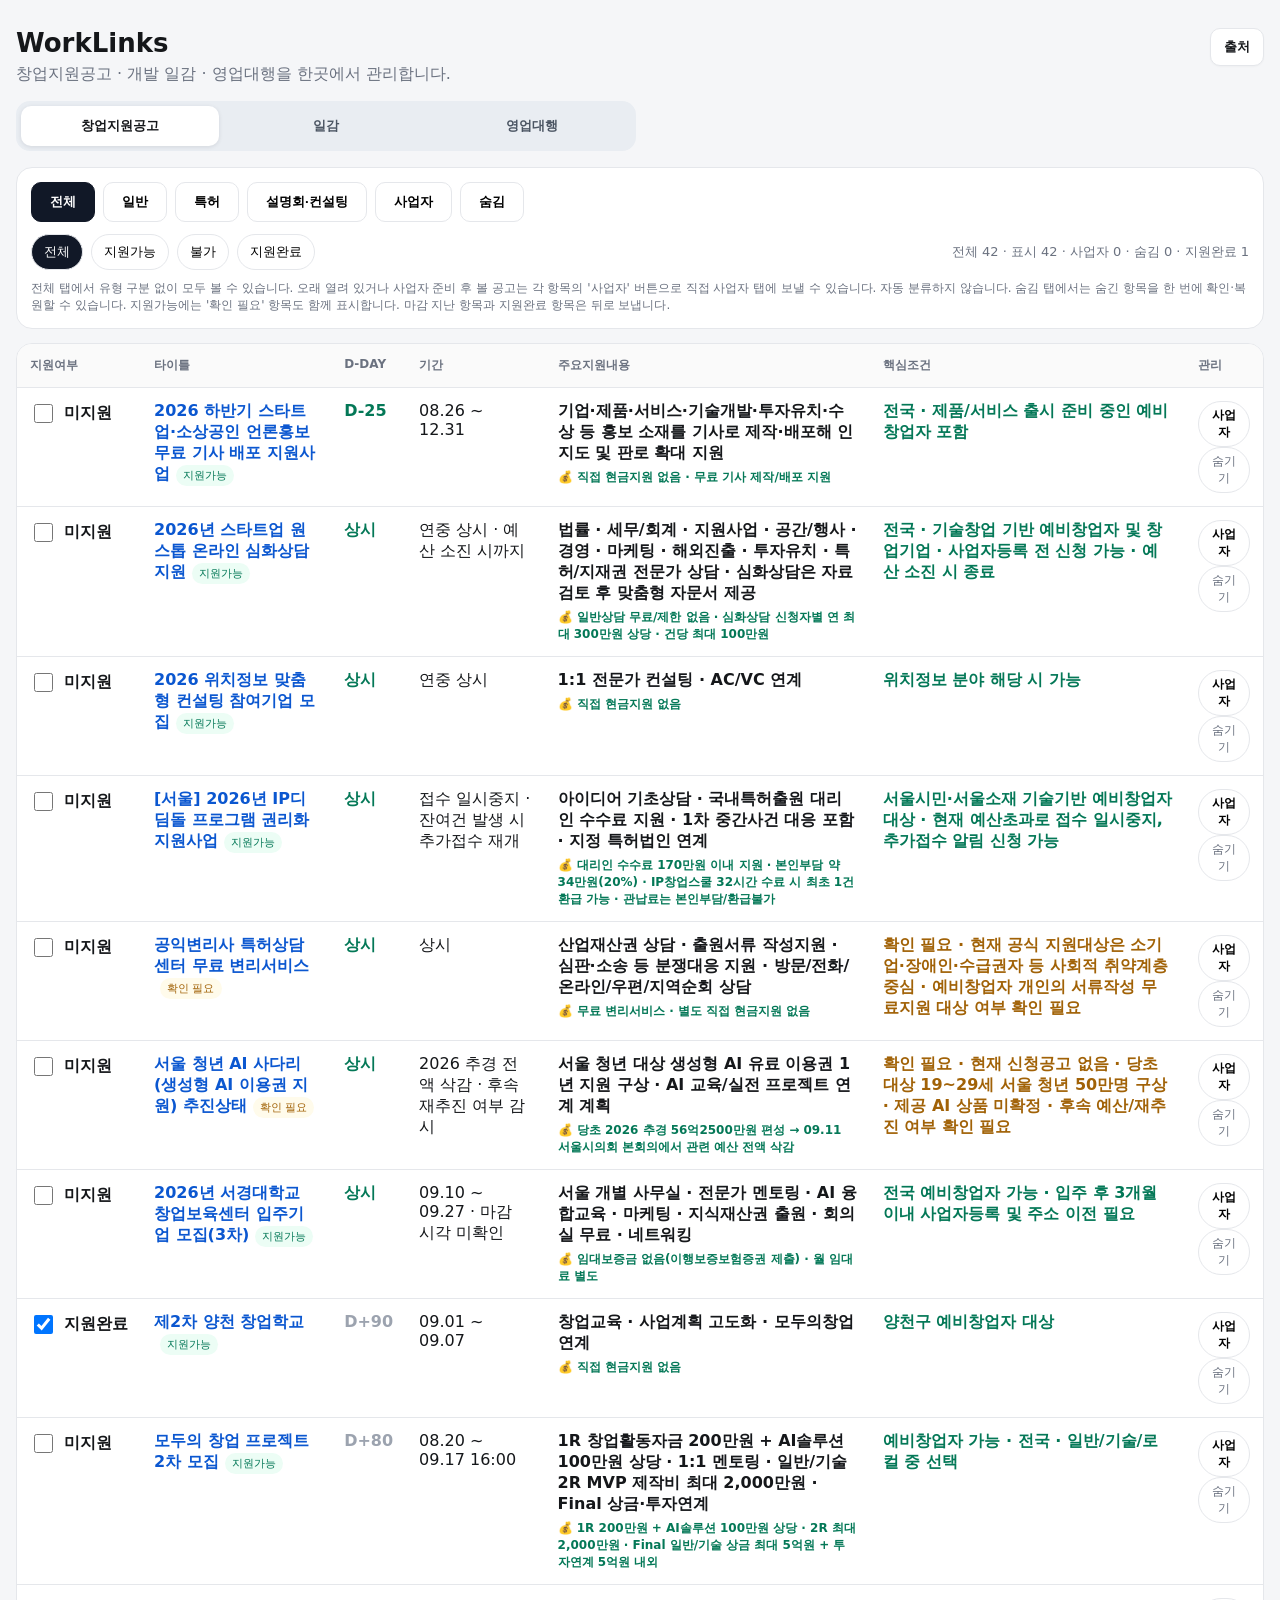
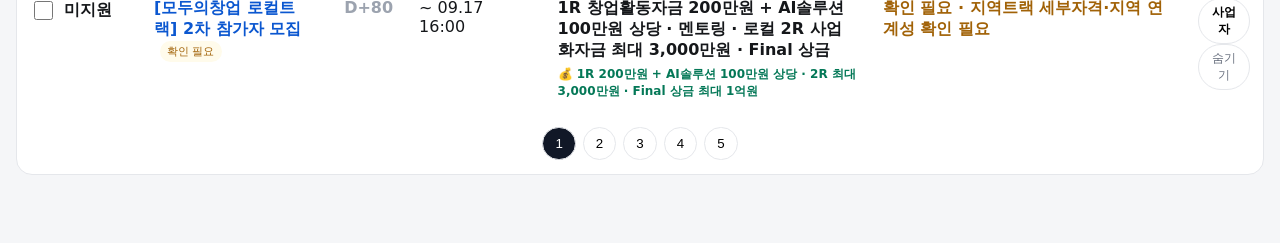
==== commit e55b606e: "Align WorkLinks root fallback label" ====
--- a/index.html
+++ b/index.html
@@ -9,6 +9,6 @@
 <script>location.replace("startup-support/");</script>
 </head>
 <body>
-<p><a href="startup-support/">창업지원 공고 관리로 이동</a></p>
+<p><a href="startup-support/">WorkLinks로 이동</a></p>
 </body>
 </html>
